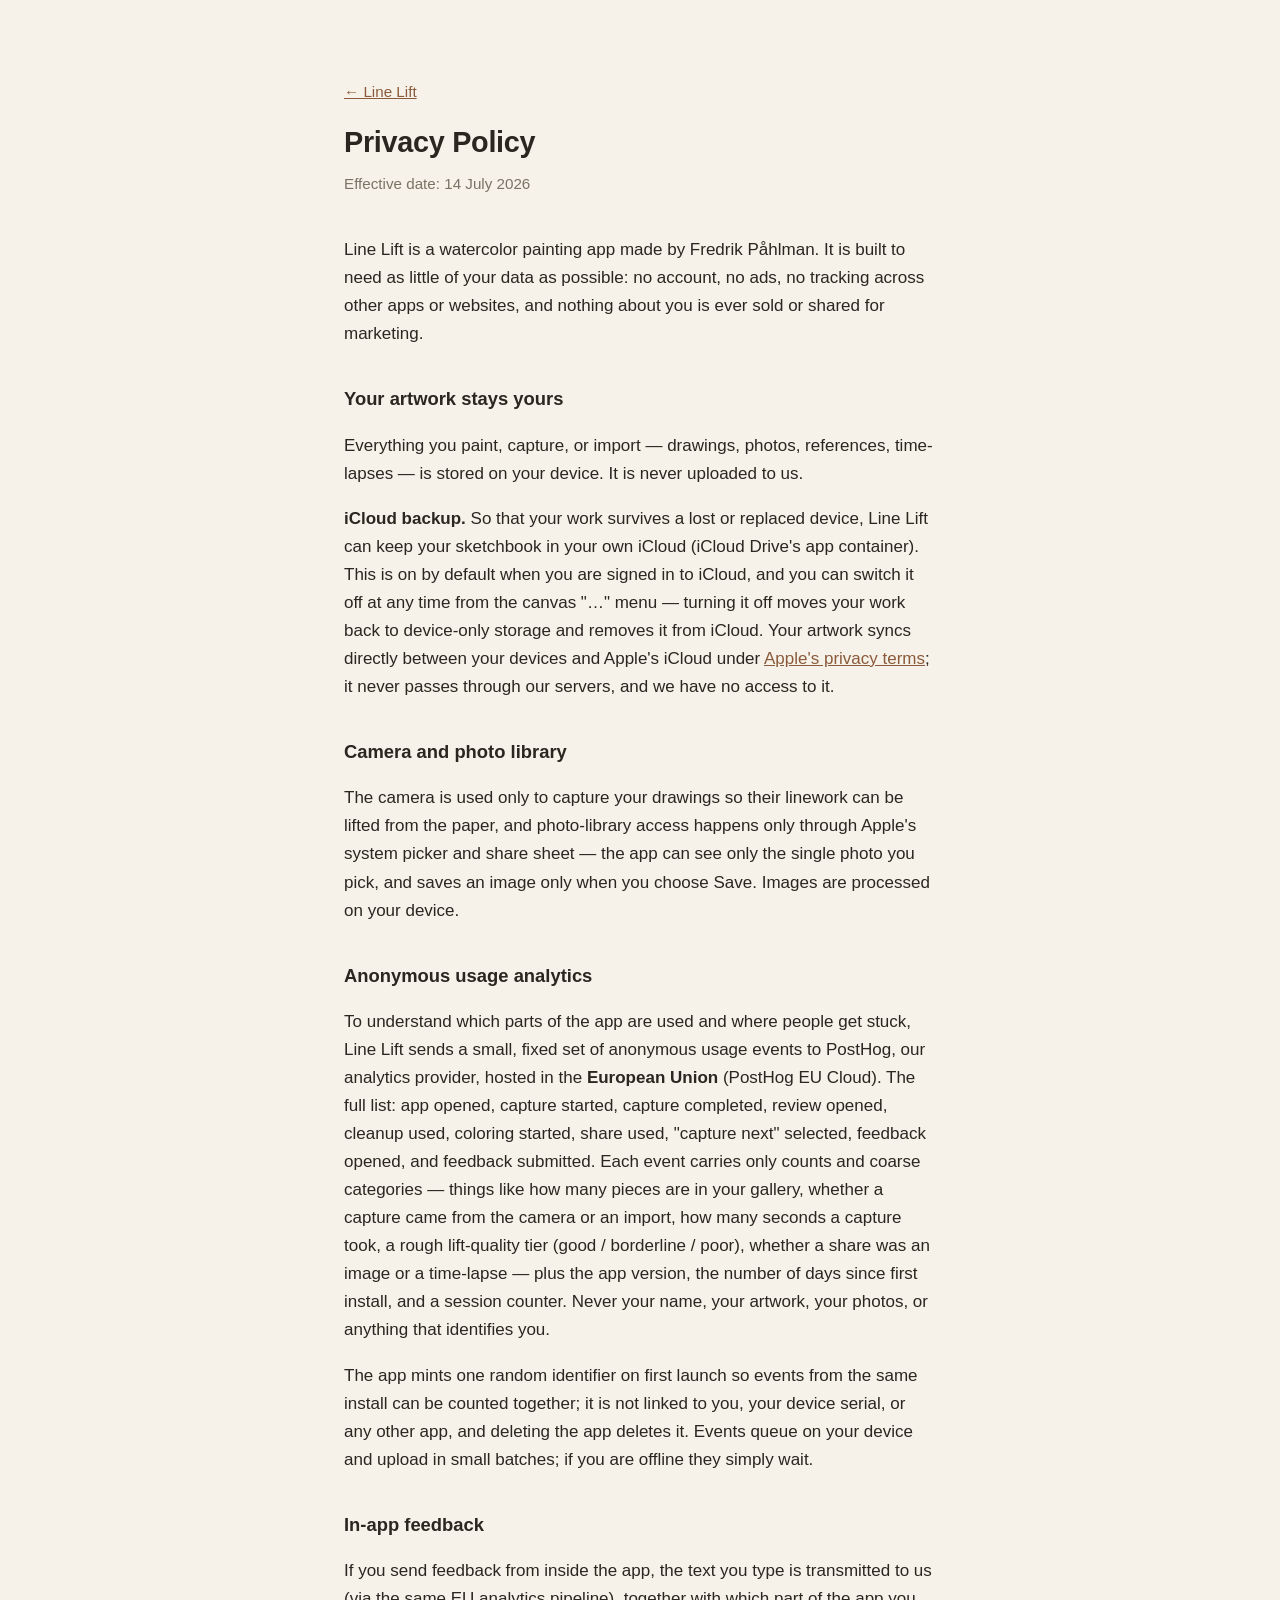
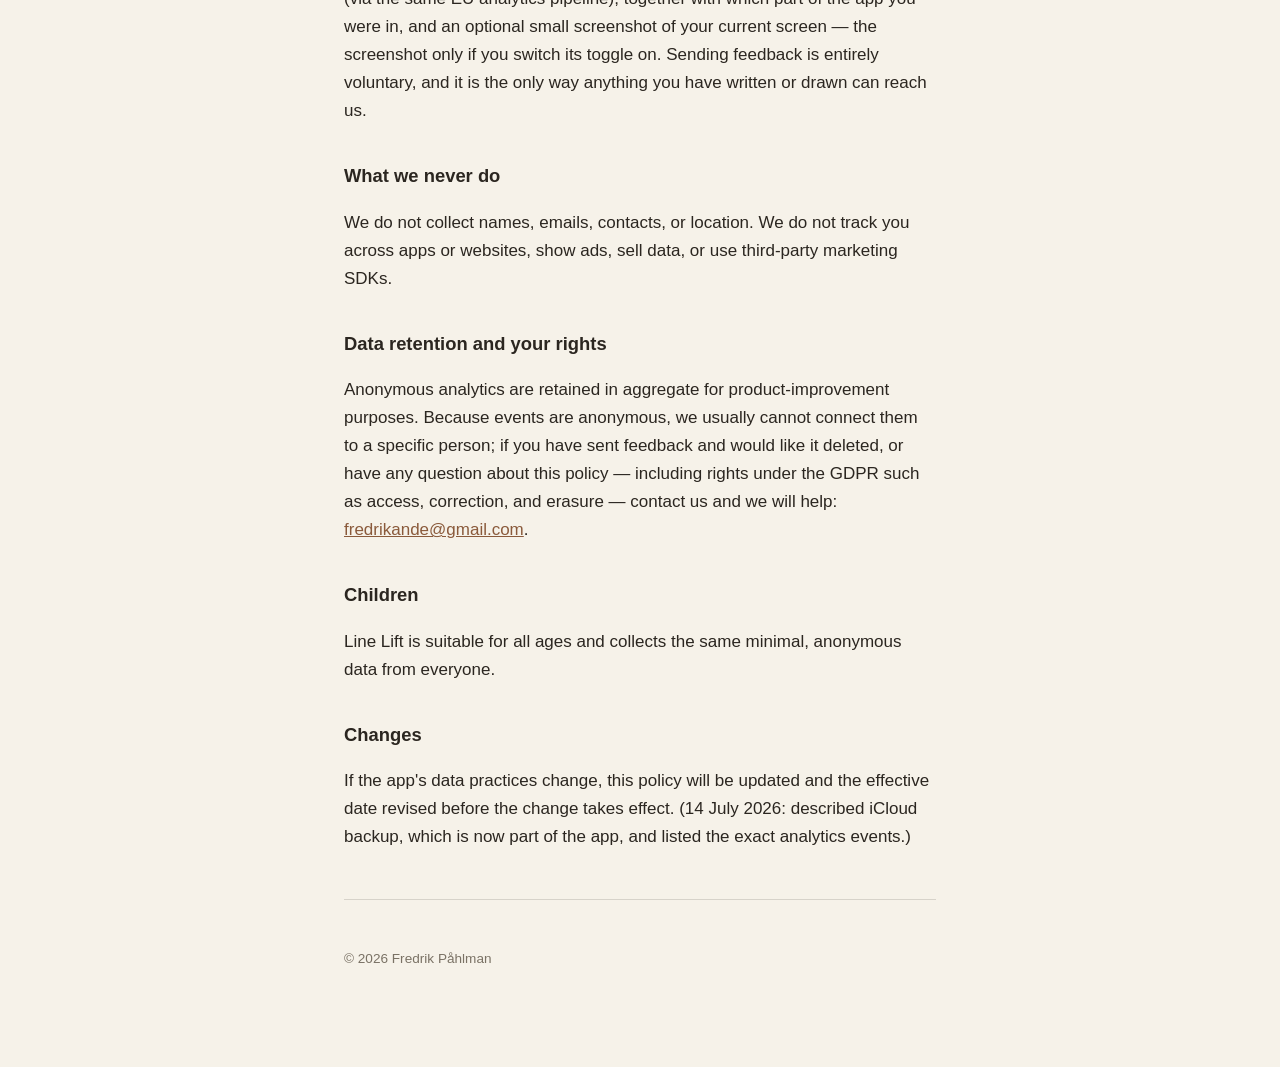
==== privacy/index.html @ dac559cd "Line Lift site: support page + privacy policy (GitHub Pages)" ====
<!DOCTYPE html>
<html lang="en">
<head>
<meta charset="utf-8">
<meta name="viewport" content="width=device-width, initial-scale=1">
<title>Line Lift — Privacy Policy</title>
<meta name="description" content="Privacy policy for Line Lift, the watercolor painting app.">
<style>
  :root {
    --paper: #F6F2E9;
    --ink: #2B2620;
    --ink-faint: #7A7265;
    --accent: #8A5A3B;
  }
  * { box-sizing: border-box; }
  body {
    margin: 0;
    background: var(--paper);
    color: var(--ink);
    font: 17px/1.65 -apple-system, BlinkMacSystemFont, "Segoe UI", Roboto, sans-serif;
    -webkit-font-smoothing: antialiased;
  }
  main {
    max-width: 40rem;
    margin: 0 auto;
    padding: 4rem 1.5rem 6rem;
  }
  h1 { font-size: 1.8rem; margin: 0 0 .25rem; letter-spacing: -0.01em; }
  .date { color: var(--ink-faint); margin: 0 0 2.5rem; font-size: .95rem; }
  h2 { font-size: 1.15rem; margin: 2.25rem 0 .5rem; }
  a { color: var(--accent); }
  strong { font-weight: 600; }
  .home { font-size: .95rem; }
  hr { border: 0; border-top: 1px solid rgba(43,38,32,.15); margin: 3rem 0; }
  footer { color: var(--ink-faint); font-size: .85rem; }
</style>
</head>
<body>
<main>
  <p class="home"><a href="../">← Line Lift</a></p>
  <h1>Privacy Policy</h1>
  <p class="date">Effective date: 14 July 2026</p>

  <p>Line Lift is a watercolor painting app made by Fredrik Påhlman. It is
  built to need as little of your data as possible: no account, no ads, no
  tracking across other apps or websites, and nothing about you is ever sold
  or shared for marketing.</p>

  <h2>Your artwork stays yours</h2>
  <p>Everything you paint, capture, or import — drawings, photos, references,
  time-lapses — is stored on your device. It is never uploaded to us.</p>
  <p><strong>iCloud backup.</strong> So that your work survives a lost or
  replaced device, Line Lift can keep your sketchbook in your own iCloud
  (iCloud Drive's app container). This is on by default when you are signed
  in to iCloud, and you can switch it off at any time from the canvas "…"
  menu — turning it off moves your work back to device-only storage and
  removes it from iCloud. Your artwork syncs directly between your devices
  and Apple's iCloud under
  <a href="https://www.apple.com/legal/privacy/">Apple's privacy terms</a>;
  it never passes through our servers, and we have no access to it.</p>

  <h2>Camera and photo library</h2>
  <p>The camera is used only to capture your drawings so their linework can
  be lifted from the paper, and photo-library access happens only through
  Apple's system picker and share sheet — the app can see only the single
  photo you pick, and saves an image only when you choose Save. Images are
  processed on your device.</p>

  <h2>Anonymous usage analytics</h2>
  <p>To understand which parts of the app are used and where people get
  stuck, Line Lift sends a small, fixed set of anonymous usage events to
  PostHog, our analytics provider, hosted in the
  <strong>European Union</strong> (PostHog EU Cloud). The full list: app
  opened, capture started, capture completed, review opened, cleanup used,
  coloring started, share used, "capture next" selected, feedback opened,
  and feedback submitted. Each event carries only counts and coarse
  categories — things like how many pieces are in your gallery, whether a
  capture came from the camera or an import, how many seconds a capture
  took, a rough lift-quality tier (good / borderline / poor), whether a
  share was an image or a time-lapse — plus the app version, the number of
  days since first install, and a session counter. Never your name, your
  artwork, your photos, or anything that identifies you.</p>
  <p>The app mints one random identifier on first launch so events from the
  same install can be counted together; it is not linked to you, your device
  serial, or any other app, and deleting the app deletes it. Events queue on
  your device and upload in small batches; if you are offline they simply
  wait.</p>

  <h2>In-app feedback</h2>
  <p>If you send feedback from inside the app, the text you type is
  transmitted to us (via the same EU analytics pipeline), together with
  which part of the app you were in, and an optional small screenshot of
  your current screen — the screenshot only if you switch its toggle on.
  Sending feedback is entirely voluntary, and it is the only way anything
  you have written or drawn can reach us.</p>

  <h2>What we never do</h2>
  <p>We do not collect names, emails, contacts, or location. We do not track
  you across apps or websites, show ads, sell data, or use third-party
  marketing SDKs.</p>

  <h2>Data retention and your rights</h2>
  <p>Anonymous analytics are retained in aggregate for product-improvement
  purposes. Because events are anonymous, we usually cannot connect them to
  a specific person; if you have sent feedback and would like it deleted, or
  have any question about this policy — including rights under the GDPR such
  as access, correction, and erasure — contact us and we will help:
  <a href="mailto:fredrikande@gmail.com">fredrikande@gmail.com</a>.</p>

  <h2>Children</h2>
  <p>Line Lift is suitable for all ages and collects the same minimal,
  anonymous data from everyone.</p>

  <h2>Changes</h2>
  <p>If the app's data practices change, this policy will be updated and the
  effective date revised before the change takes effect. (14 July 2026:
  described iCloud backup, which is now part of the app, and listed the
  exact analytics events.)</p>

  <hr>
  <footer>© 2026 Fredrik Påhlman</footer>
</main>
</body>
</html>
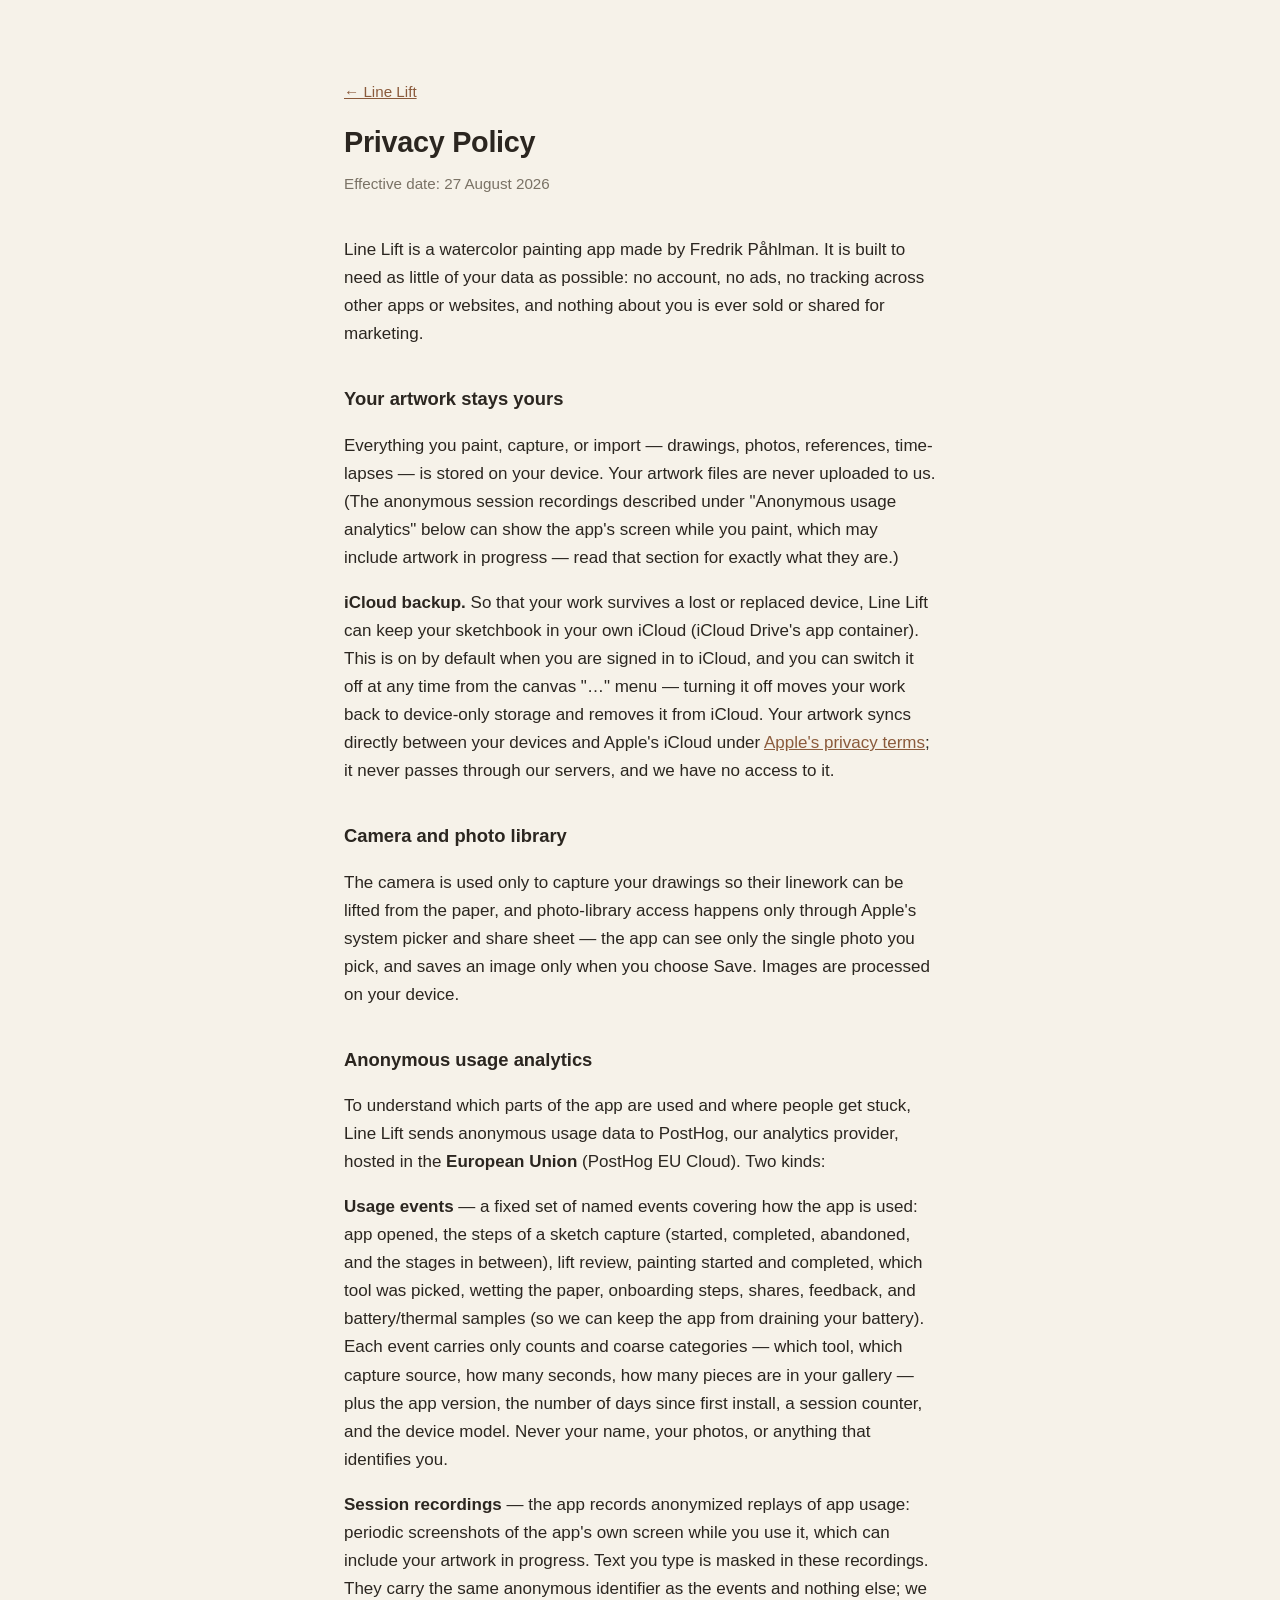
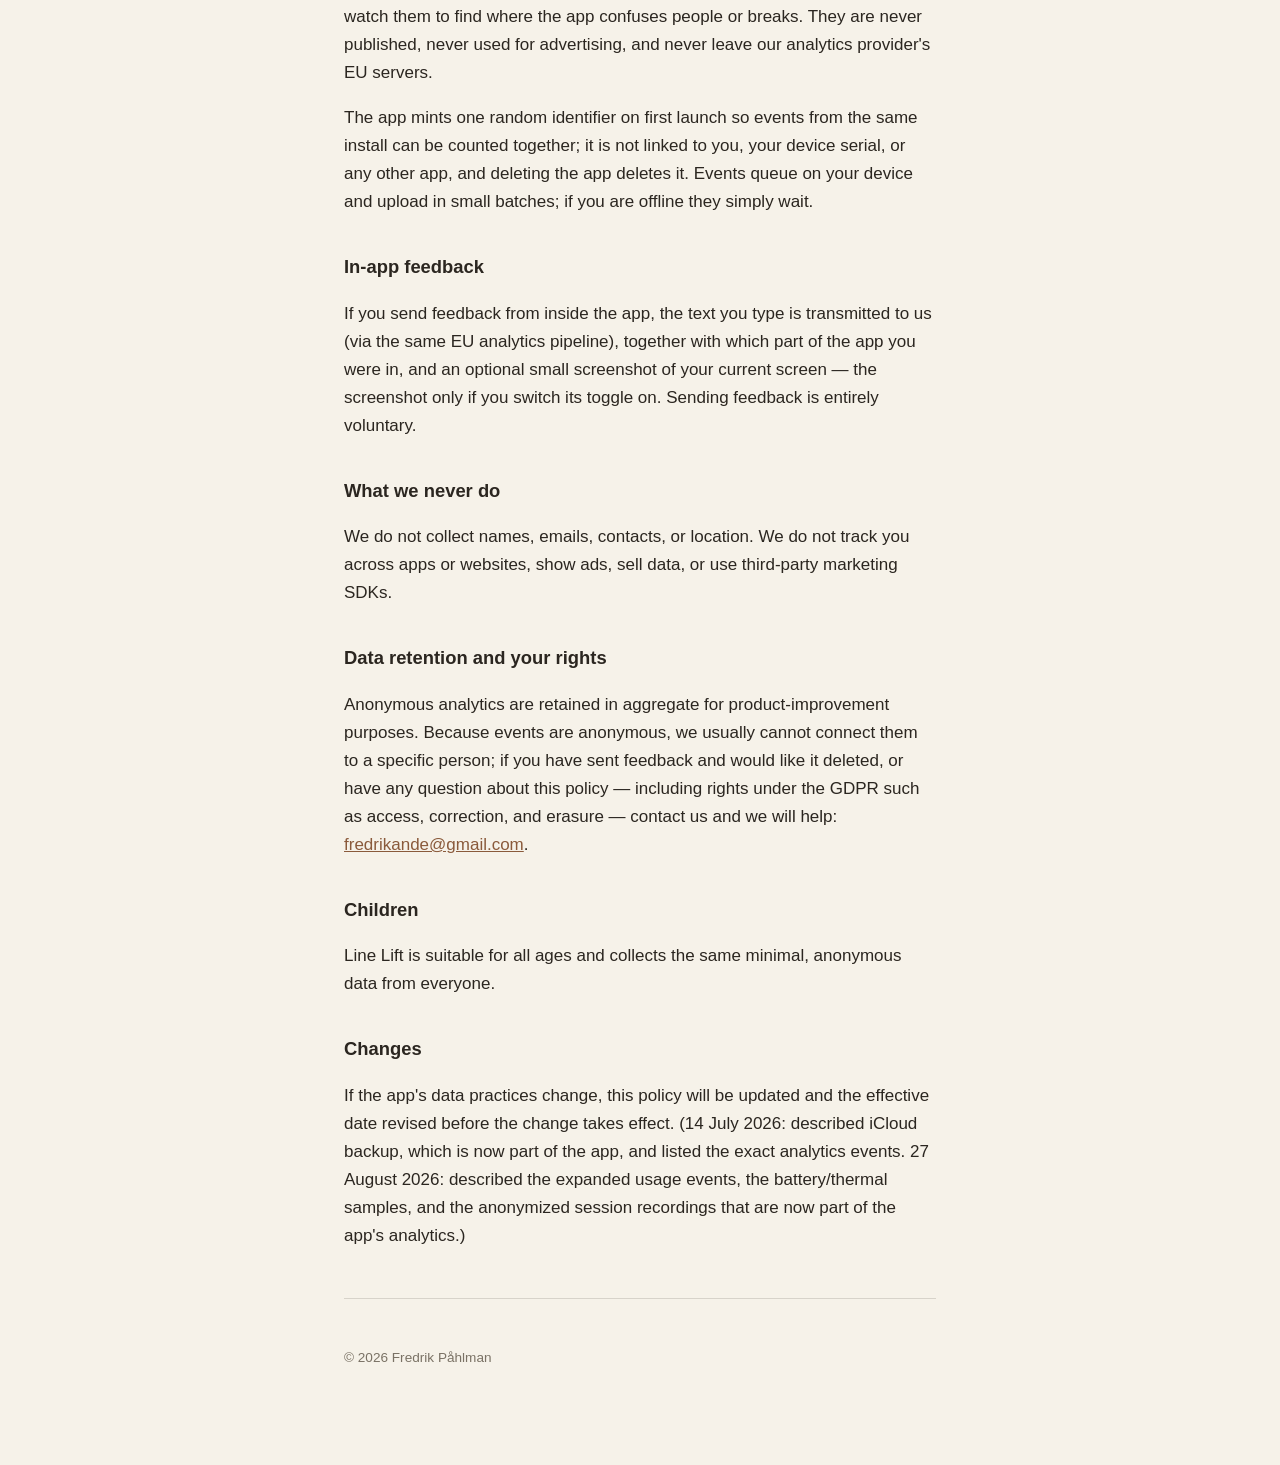
==== commit 7ee88908: "Privacy policy: 27 Aug 2026 — session recordings, expanded events, battery/thermal samples. Mirrors " ====
--- a/privacy/index.html
+++ b/privacy/index.html
@@ -39,7 +39,7 @@
 <main>
   <p class="home"><a href="../">← Line Lift</a></p>
   <h1>Privacy Policy</h1>
-  <p class="date">Effective date: 14 July 2026</p>
+  <p class="date">Effective date: 27 August 2026</p>
 
   <p>Line Lift is a watercolor painting app made by Fredrik Påhlman. It is
   built to need as little of your data as possible: no account, no ads, no
@@ -48,7 +48,11 @@
 
   <h2>Your artwork stays yours</h2>
   <p>Everything you paint, capture, or import — drawings, photos, references,
-  time-lapses — is stored on your device. It is never uploaded to us.</p>
+  time-lapses — is stored on your device. Your artwork files are never
+  uploaded to us. (The anonymous session recordings described under
+  "Anonymous usage analytics" below can show the app's screen while you
+  paint, which may include artwork in progress — read that section for
+  exactly what they are.)</p>
   <p><strong>iCloud backup.</strong> So that your work survives a lost or
   replaced device, Line Lift can keep your sketchbook in your own iCloud
   (iCloud Drive's app container). This is on by default when you are signed
@@ -68,18 +72,26 @@
 
   <h2>Anonymous usage analytics</h2>
   <p>To understand which parts of the app are used and where people get
-  stuck, Line Lift sends a small, fixed set of anonymous usage events to
-  PostHog, our analytics provider, hosted in the
-  <strong>European Union</strong> (PostHog EU Cloud). The full list: app
-  opened, capture started, capture completed, review opened, cleanup used,
-  coloring started, share used, "capture next" selected, feedback opened,
-  and feedback submitted. Each event carries only counts and coarse
-  categories — things like how many pieces are in your gallery, whether a
-  capture came from the camera or an import, how many seconds a capture
-  took, a rough lift-quality tier (good / borderline / poor), whether a
-  share was an image or a time-lapse — plus the app version, the number of
-  days since first install, and a session counter. Never your name, your
-  artwork, your photos, or anything that identifies you.</p>
+  stuck, Line Lift sends anonymous usage data to PostHog, our analytics
+  provider, hosted in the <strong>European Union</strong> (PostHog EU
+  Cloud). Two kinds:</p>
+  <p><strong>Usage events</strong> — a fixed set of named events covering
+  how the app is used: app opened, the steps of a sketch capture (started,
+  completed, abandoned, and the stages in between), lift review, painting
+  started and completed, which tool was picked, wetting the paper,
+  onboarding steps, shares, feedback, and battery/thermal samples (so we
+  can keep the app from draining your battery). Each event carries only
+  counts and coarse categories — which tool, which capture source, how many
+  seconds, how many pieces are in your gallery — plus the app version, the
+  number of days since first install, a session counter, and the device
+  model. Never your name, your photos, or anything that identifies you.</p>
+  <p><strong>Session recordings</strong> — the app records anonymized
+  replays of app usage: periodic screenshots of the app's own screen while
+  you use it, which can include your artwork in progress. Text you type is
+  masked in these recordings. They carry the same anonymous identifier as
+  the events and nothing else; we watch them to find where the app confuses
+  people or breaks. They are never published, never used for advertising,
+  and never leave our analytics provider's EU servers.</p>
   <p>The app mints one random identifier on first launch so events from the
   same install can be counted together; it is not linked to you, your device
   serial, or any other app, and deleting the app deletes it. Events queue on
@@ -91,8 +103,7 @@
   transmitted to us (via the same EU analytics pipeline), together with
   which part of the app you were in, and an optional small screenshot of
   your current screen — the screenshot only if you switch its toggle on.
-  Sending feedback is entirely voluntary, and it is the only way anything
-  you have written or drawn can reach us.</p>
+  Sending feedback is entirely voluntary.</p>
 
   <h2>What we never do</h2>
   <p>We do not collect names, emails, contacts, or location. We do not track
@@ -115,7 +126,9 @@
   <p>If the app's data practices change, this policy will be updated and the
   effective date revised before the change takes effect. (14 July 2026:
   described iCloud backup, which is now part of the app, and listed the
-  exact analytics events.)</p>
+  exact analytics events. 27 August 2026: described the expanded usage
+  events, the battery/thermal samples, and the anonymized session
+  recordings that are now part of the app's analytics.)</p>
 
   <hr>
   <footer>© 2026 Fredrik Påhlman</footer>
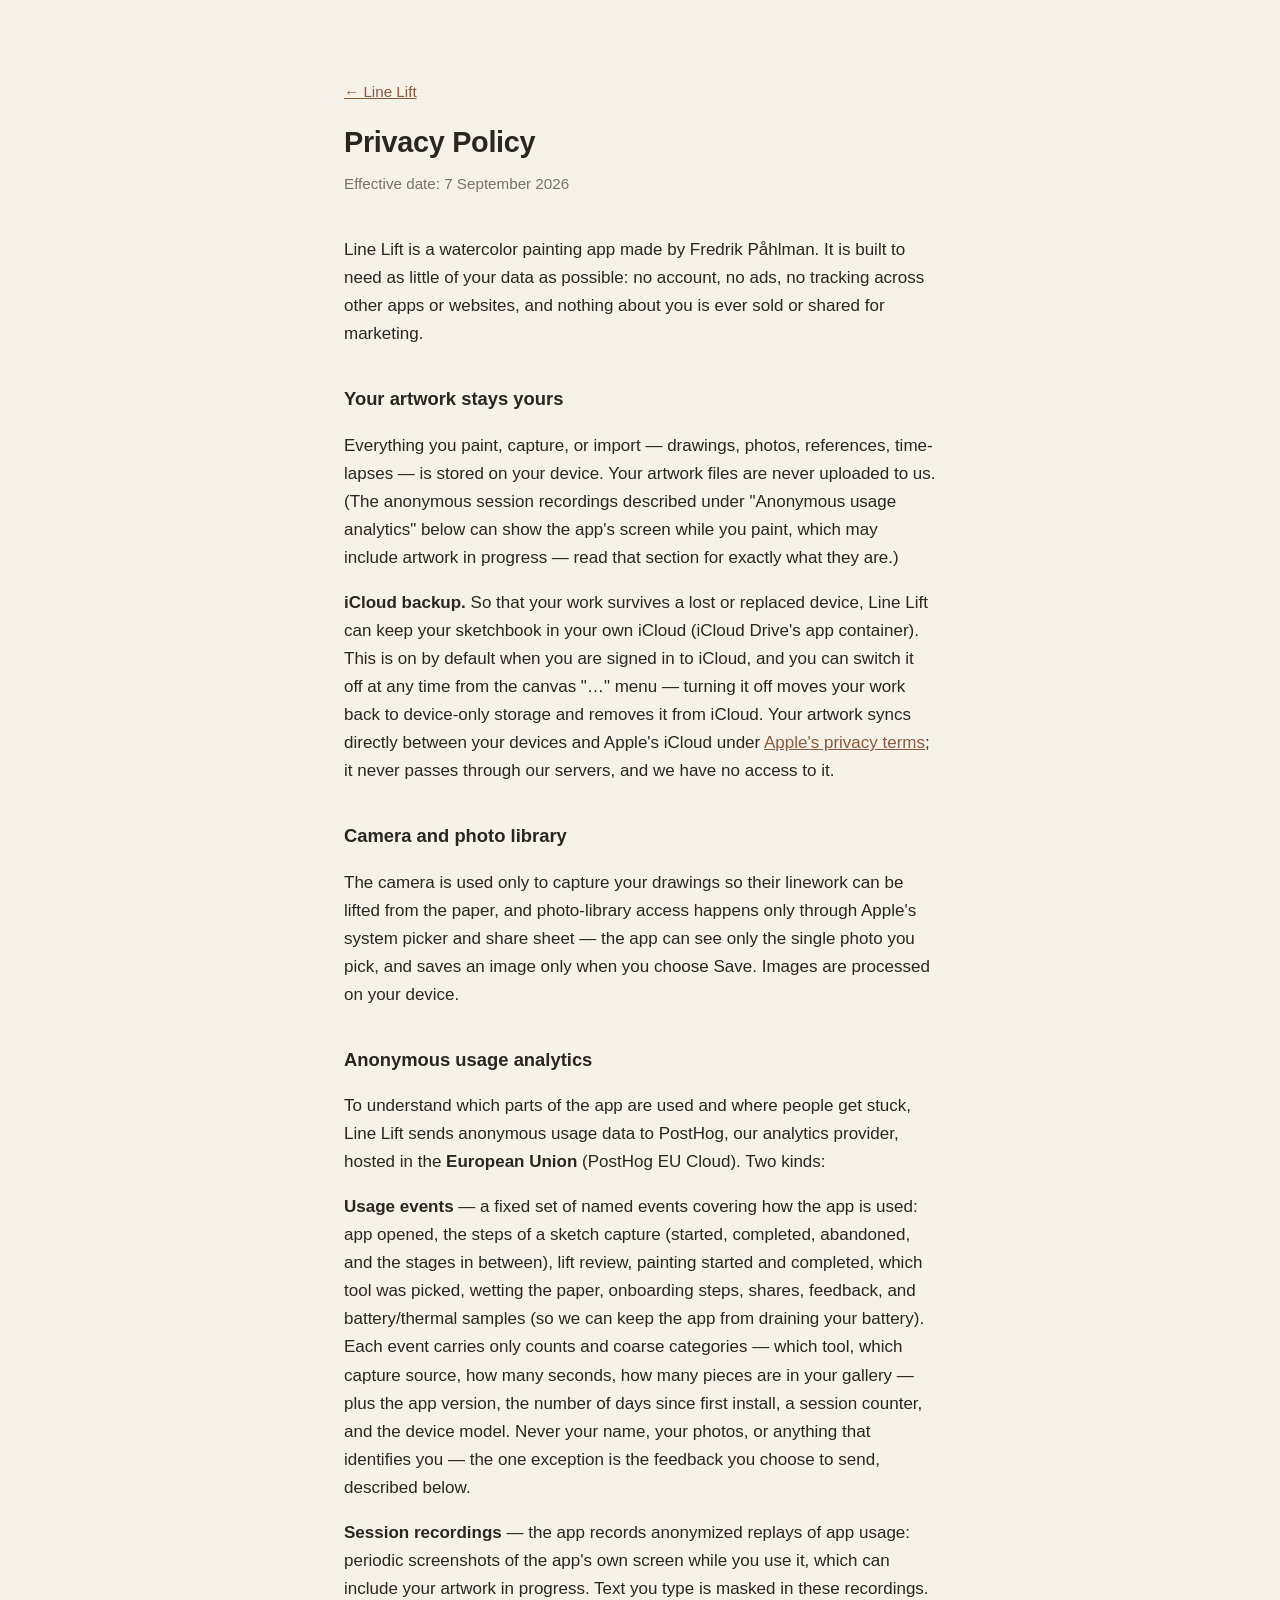
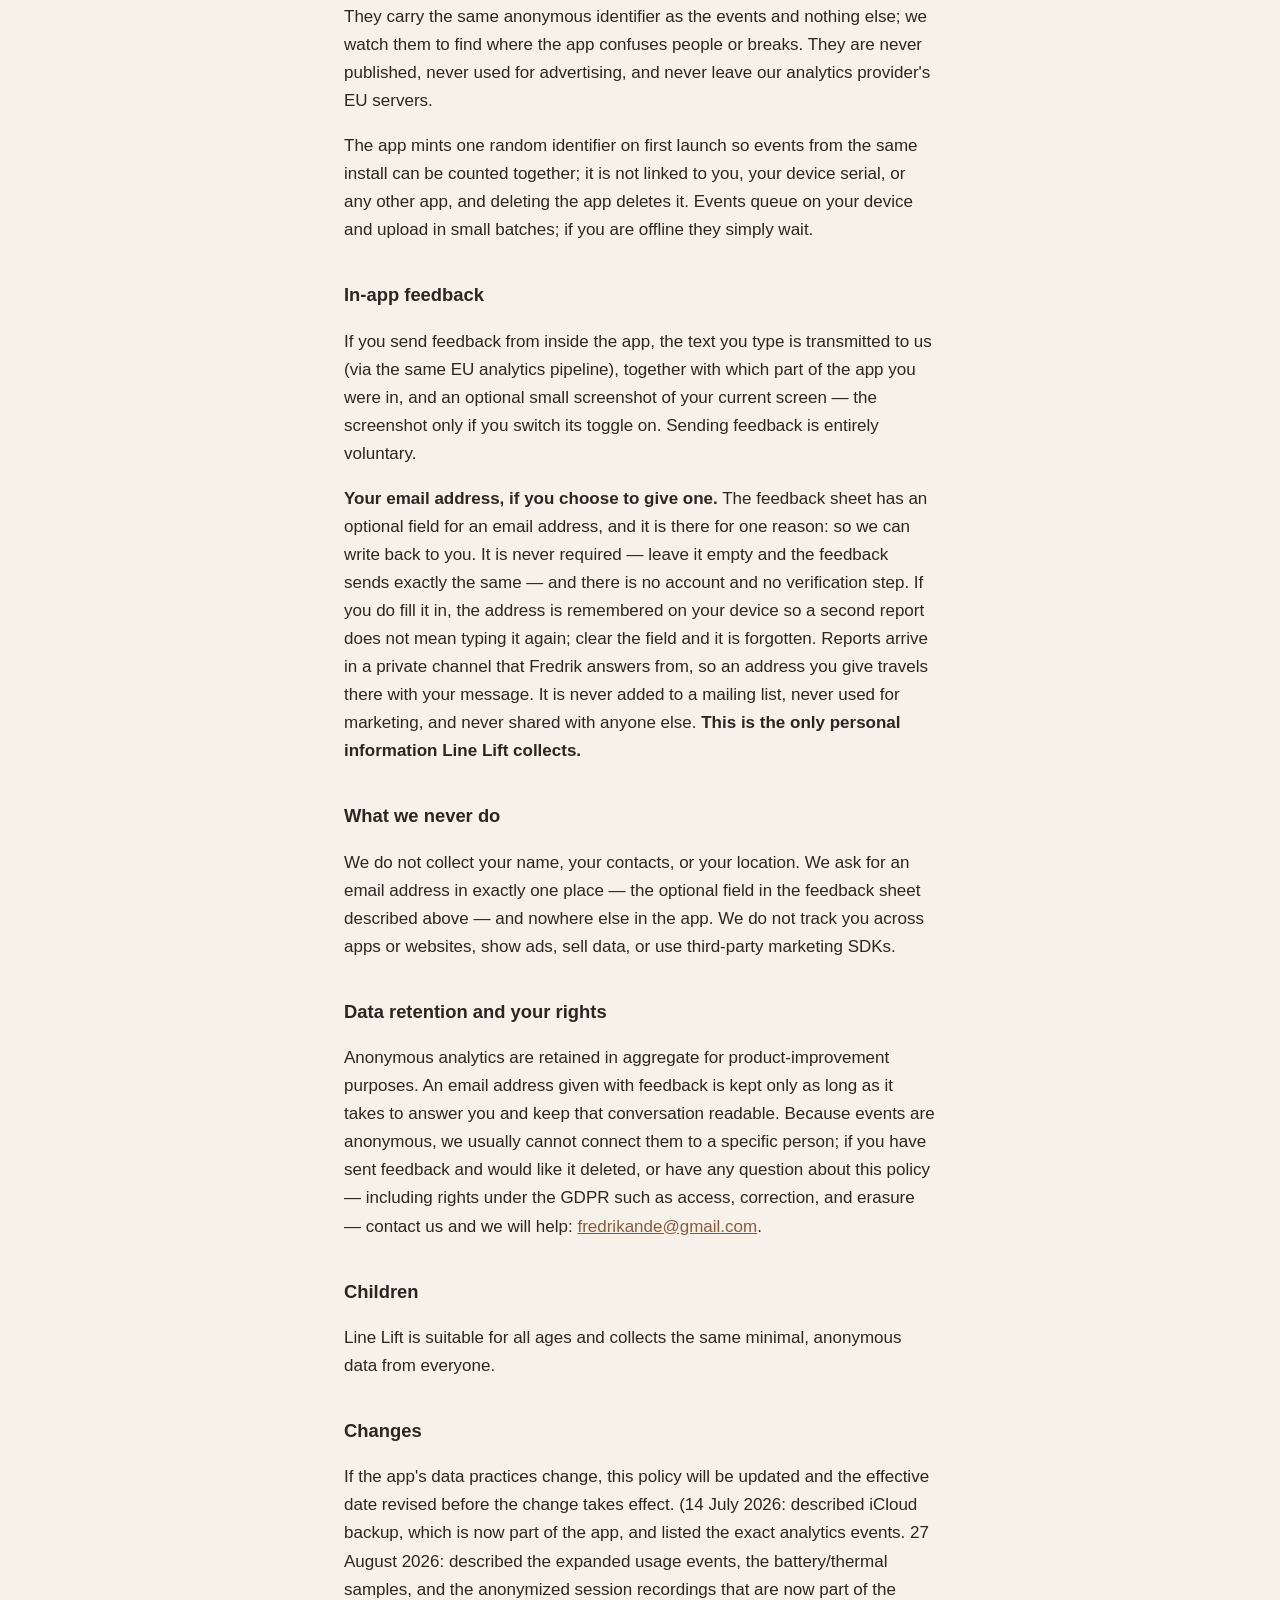
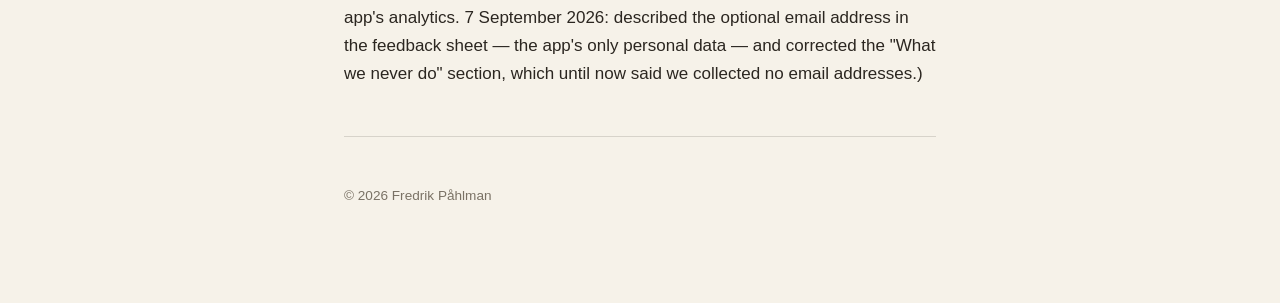
==== commit c2140a6c: "Privacy policy: 7 Sep 2026 — the optional feedback email, and a correction Mirrors the app repo PRIV" ====
--- a/privacy/index.html
+++ b/privacy/index.html
@@ -39,7 +39,7 @@
 <main>
   <p class="home"><a href="../">← Line Lift</a></p>
   <h1>Privacy Policy</h1>
-  <p class="date">Effective date: 27 August 2026</p>
+  <p class="date">Effective date: 7 September 2026</p>
 
   <p>Line Lift is a watercolor painting app made by Fredrik Påhlman. It is
   built to need as little of your data as possible: no account, no ads, no
@@ -84,7 +84,9 @@
   counts and coarse categories — which tool, which capture source, how many
   seconds, how many pieces are in your gallery — plus the app version, the
   number of days since first install, a session counter, and the device
-  model. Never your name, your photos, or anything that identifies you.</p>
+  model. Never your name, your photos, or anything that identifies you —
+  the one exception is the feedback you choose to send, described
+  below.</p>
   <p><strong>Session recordings</strong> — the app records anonymized
   replays of app usage: periodic screenshots of the app's own screen while
   you use it, which can include your artwork in progress. Text you type is
@@ -104,15 +106,30 @@
   which part of the app you were in, and an optional small screenshot of
   your current screen — the screenshot only if you switch its toggle on.
   Sending feedback is entirely voluntary.</p>
+  <p><strong>Your email address, if you choose to give one.</strong> The
+  feedback sheet has an optional field for an email address, and it is
+  there for one reason: so we can write back to you. It is never required —
+  leave it empty and the feedback sends exactly the same — and there is no
+  account and no verification step. If you do fill it in, the address is
+  remembered on your device so a second report does not mean typing it
+  again; clear the field and it is forgotten. Reports arrive in a private
+  channel that Fredrik answers from, so an address you give travels there
+  with your message. It is never added to a mailing list, never used for
+  marketing, and never shared with anyone else. <strong>This is the only
+  personal information Line Lift collects.</strong></p>
 
   <h2>What we never do</h2>
-  <p>We do not collect names, emails, contacts, or location. We do not track
-  you across apps or websites, show ads, sell data, or use third-party
-  marketing SDKs.</p>
+  <p>We do not collect your name, your contacts, or your location. We ask
+  for an email address in exactly one place — the optional field in the
+  feedback sheet described above — and nowhere else in the app. We do not
+  track you across apps or websites, show ads, sell data, or use
+  third-party marketing SDKs.</p>
 
   <h2>Data retention and your rights</h2>
   <p>Anonymous analytics are retained in aggregate for product-improvement
-  purposes. Because events are anonymous, we usually cannot connect them to
+  purposes. An email address given with feedback is kept only as long as it
+  takes to answer you and keep that conversation readable. Because events
+  are anonymous, we usually cannot connect them to
   a specific person; if you have sent feedback and would like it deleted, or
   have any question about this policy — including rights under the GDPR such
   as access, correction, and erasure — contact us and we will help:
@@ -128,7 +145,10 @@
   described iCloud backup, which is now part of the app, and listed the
   exact analytics events. 27 August 2026: described the expanded usage
   events, the battery/thermal samples, and the anonymized session
-  recordings that are now part of the app's analytics.)</p>
+  recordings that are now part of the app's analytics. 7 September 2026:
+  described the optional email address in the feedback sheet — the app's
+  only personal data — and corrected the "What we never do" section, which
+  until now said we collected no email addresses.)</p>
 
   <hr>
   <footer>© 2026 Fredrik Påhlman</footer>
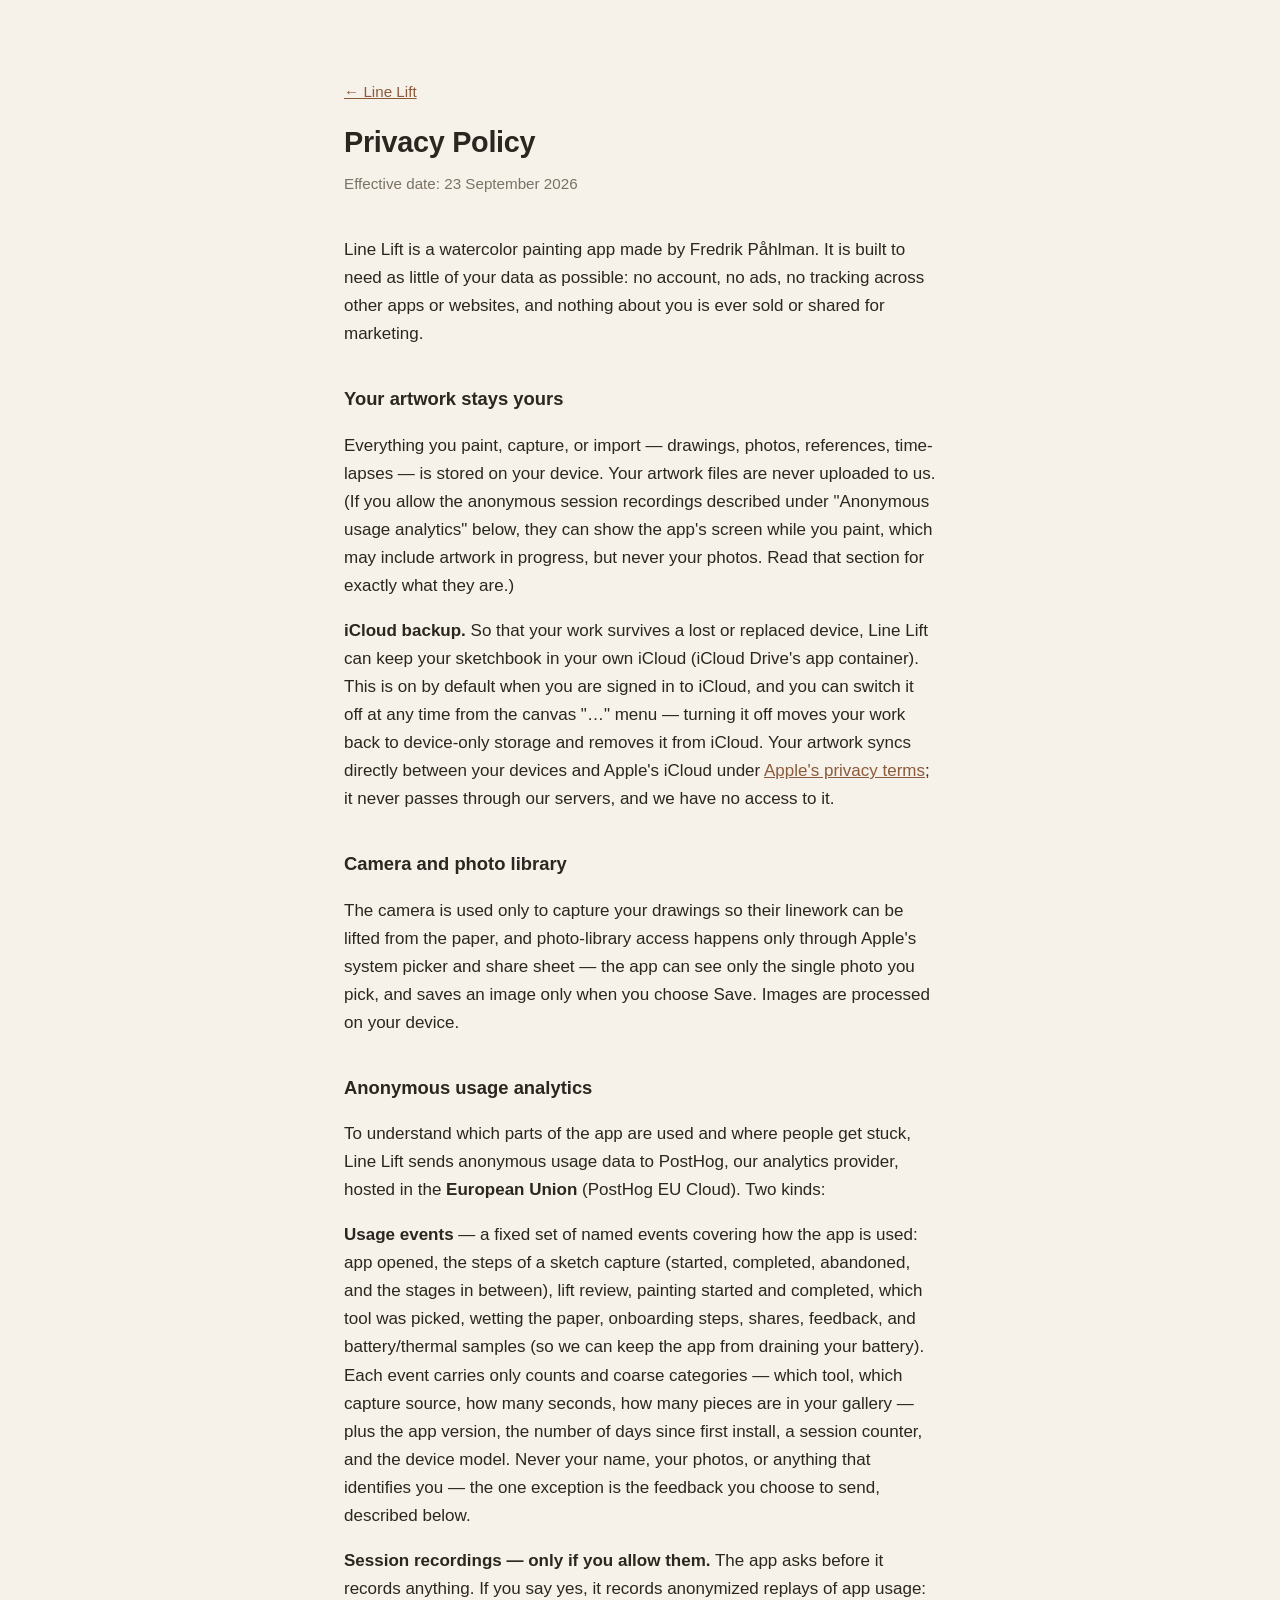
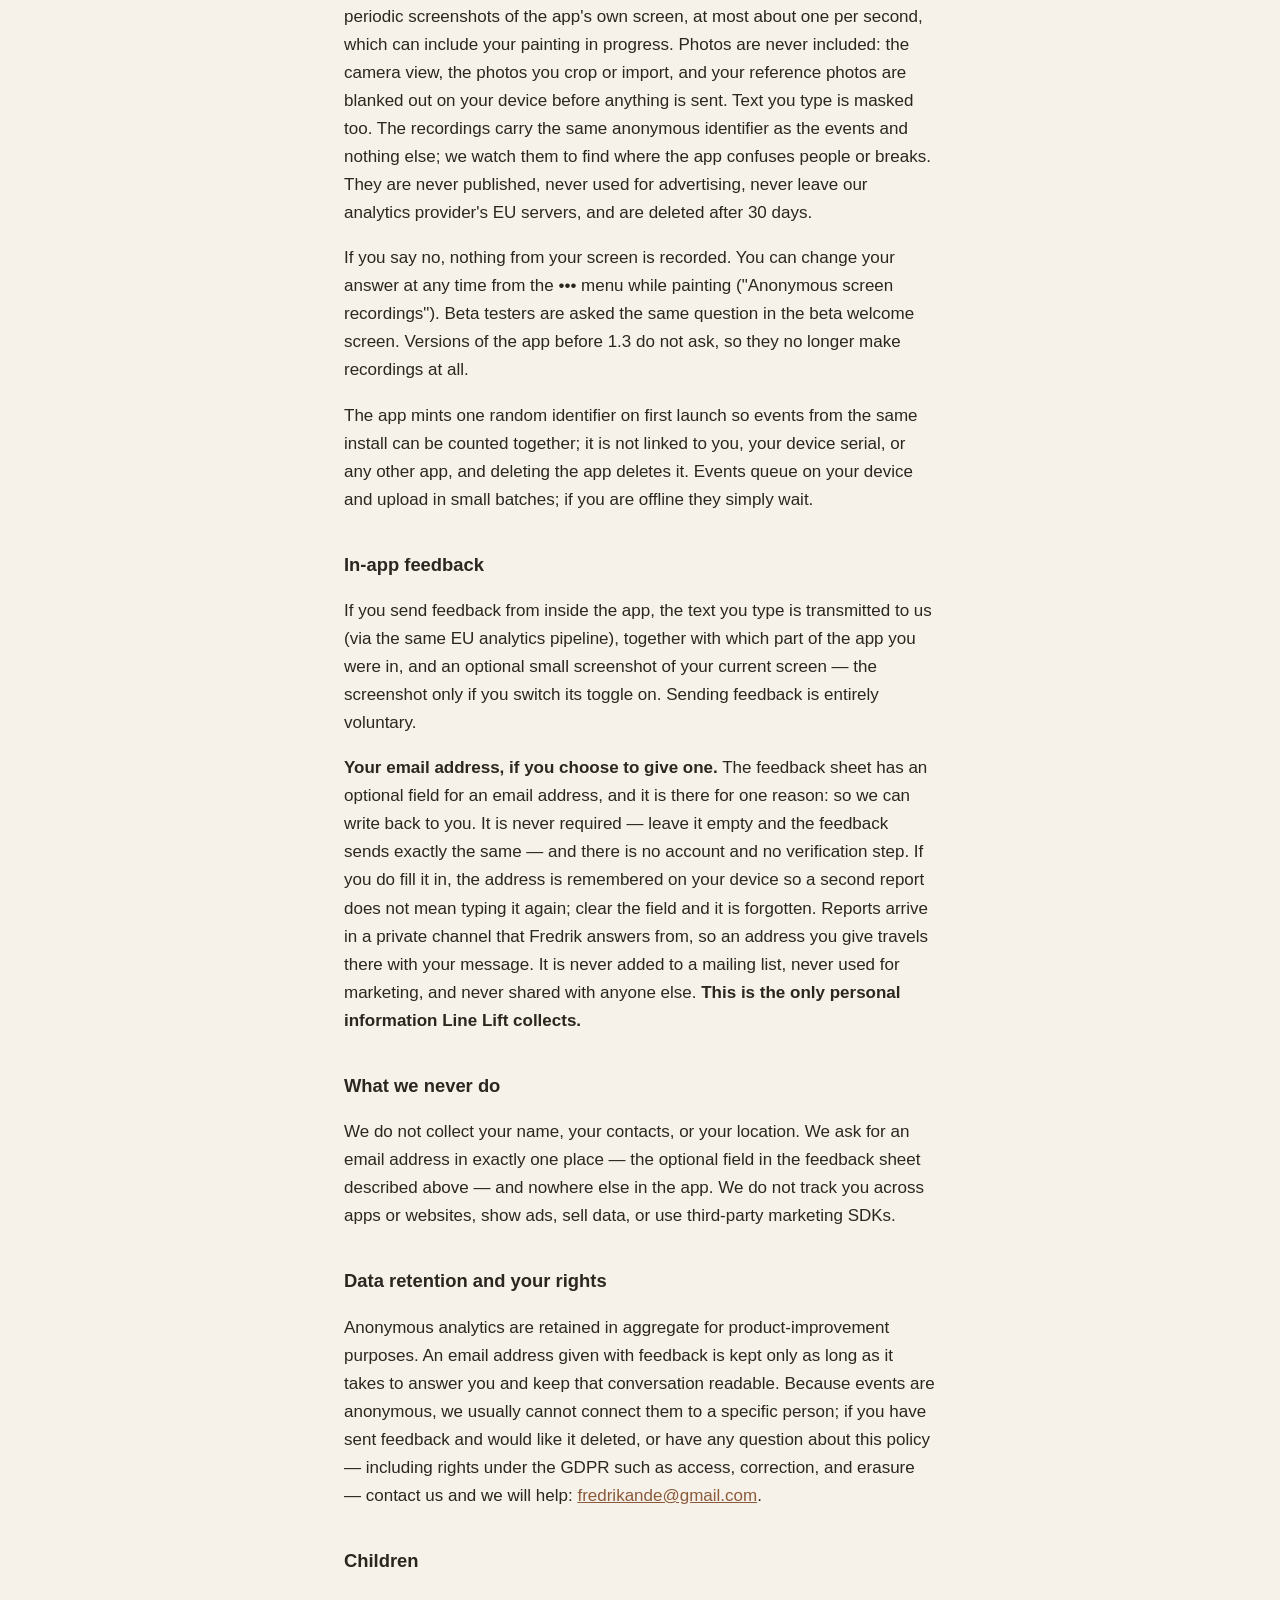
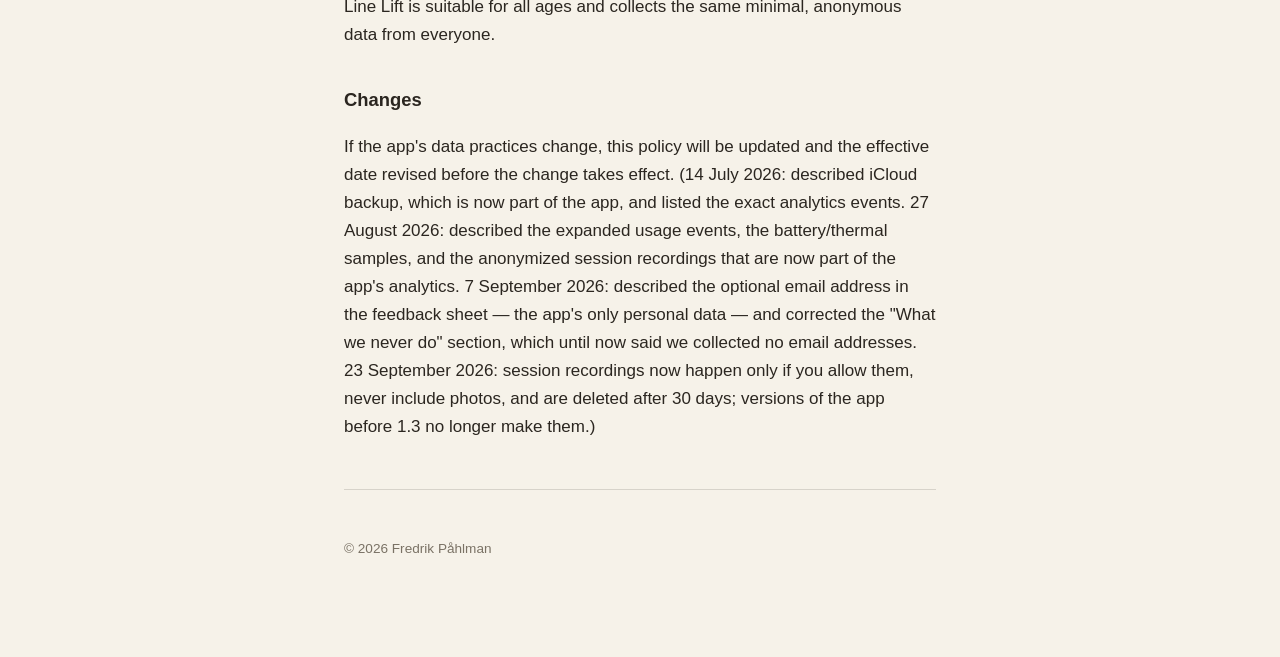
==== commit de25f8f2: "Privacy policy: 23 Sep 2026 — session recordings only with consent, never photos Recordings are now " ====
--- a/privacy/index.html
+++ b/privacy/index.html
@@ -39,7 +39,7 @@
 <main>
   <p class="home"><a href="../">← Line Lift</a></p>
   <h1>Privacy Policy</h1>
-  <p class="date">Effective date: 7 September 2026</p>
+  <p class="date">Effective date: 23 September 2026</p>
 
   <p>Line Lift is a watercolor painting app made by Fredrik Påhlman. It is
   built to need as little of your data as possible: no account, no ads, no
@@ -49,10 +49,10 @@
   <h2>Your artwork stays yours</h2>
   <p>Everything you paint, capture, or import — drawings, photos, references,
   time-lapses — is stored on your device. Your artwork files are never
-  uploaded to us. (The anonymous session recordings described under
-  "Anonymous usage analytics" below can show the app's screen while you
-  paint, which may include artwork in progress — read that section for
-  exactly what they are.)</p>
+  uploaded to us. (If you allow the anonymous session recordings described
+  under "Anonymous usage analytics" below, they can show the app's screen
+  while you paint, which may include artwork in progress, but never your
+  photos. Read that section for exactly what they are.)</p>
   <p><strong>iCloud backup.</strong> So that your work survives a lost or
   replaced device, Line Lift can keep your sketchbook in your own iCloud
   (iCloud Drive's app container). This is on by default when you are signed
@@ -87,13 +87,22 @@
   model. Never your name, your photos, or anything that identifies you —
   the one exception is the feedback you choose to send, described
   below.</p>
-  <p><strong>Session recordings</strong> — the app records anonymized
-  replays of app usage: periodic screenshots of the app's own screen while
-  you use it, which can include your artwork in progress. Text you type is
-  masked in these recordings. They carry the same anonymous identifier as
-  the events and nothing else; we watch them to find where the app confuses
-  people or breaks. They are never published, never used for advertising,
-  and never leave our analytics provider's EU servers.</p>
+  <p><strong>Session recordings — only if you allow them.</strong> The app
+  asks before it records anything. If you say yes, it records anonymized
+  replays of app usage: periodic screenshots of the app's own screen, at
+  most about one per second, which can include your painting in progress.
+  Photos are never included: the camera view, the photos you crop or import,
+  and your reference photos are blanked out on your device before anything
+  is sent. Text you type is masked too. The recordings carry the same
+  anonymous identifier as the events and nothing else; we watch them to find
+  where the app confuses people or breaks. They are never published, never
+  used for advertising, never leave our analytics provider's EU servers, and
+  are deleted after 30 days.</p>
+  <p>If you say no, nothing from your screen is recorded. You can change your
+  answer at any time from the ••• menu while painting ("Anonymous screen
+  recordings"). Beta testers are asked the same question in the beta welcome
+  screen. Versions of the app before 1.3 do not ask, so they no longer make
+  recordings at all.</p>
   <p>The app mints one random identifier on first launch so events from the
   same install can be counted together; it is not linked to you, your device
   serial, or any other app, and deleting the app deletes it. Events queue on
@@ -148,7 +157,10 @@
   recordings that are now part of the app's analytics. 7 September 2026:
   described the optional email address in the feedback sheet — the app's
   only personal data — and corrected the "What we never do" section, which
-  until now said we collected no email addresses.)</p>
+  until now said we collected no email addresses. 23 September 2026:
+  session recordings now happen only if you allow them, never include
+  photos, and are deleted after 30 days; versions of the app before 1.3 no
+  longer make them.)</p>
 
   <hr>
   <footer>© 2026 Fredrik Påhlman</footer>
